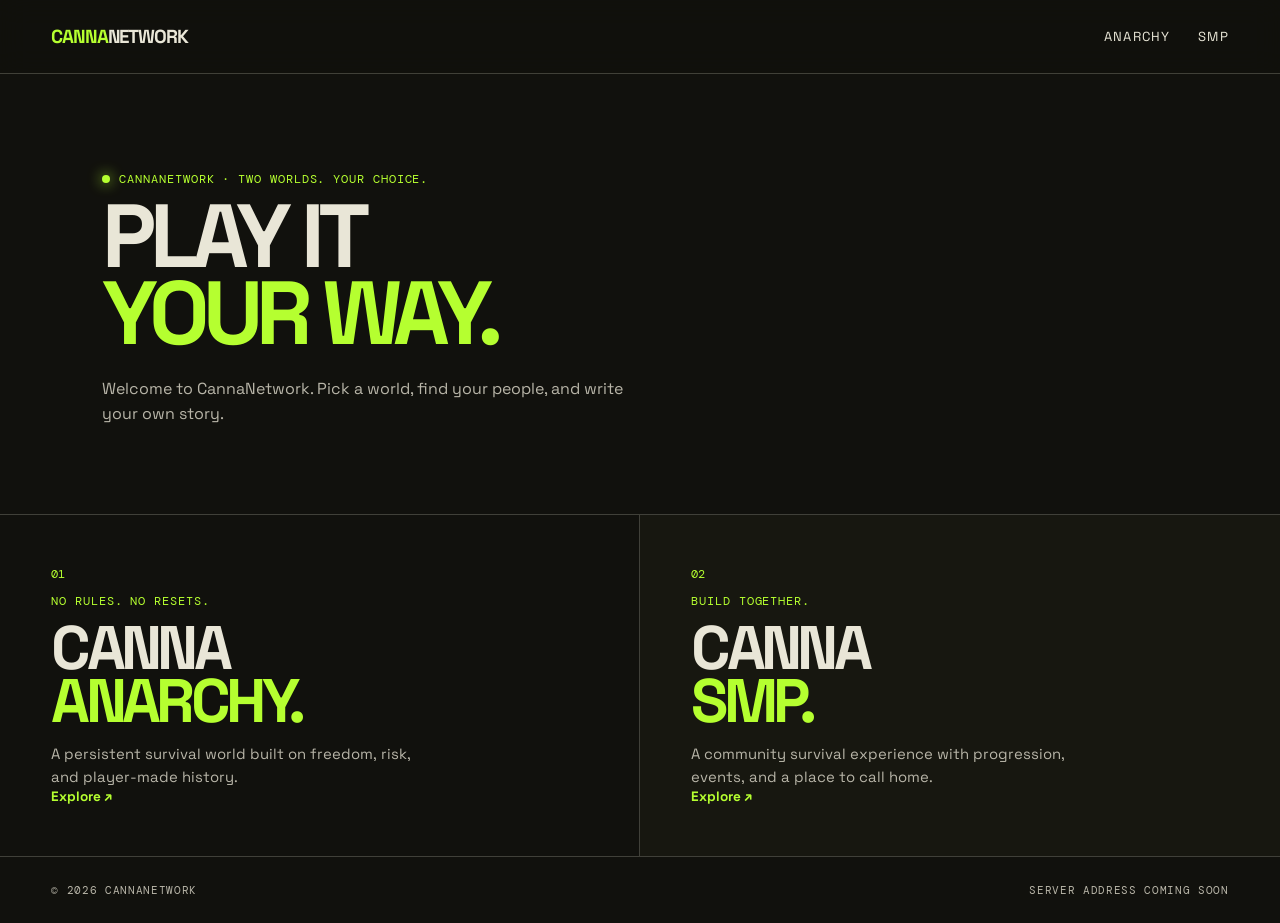
==== index.html @ 90092155 "Brand network homepage as CannaNetwork" ====
<!doctype html>
<html lang="en"><head><meta charset="UTF-8"><meta name="viewport" content="width=device-width, initial-scale=1.0"><meta name="description" content="CannaNetwork: CannaAnarchy and CannaSMP."><title>CannaNetwork</title><link rel="preconnect" href="https://fonts.googleapis.com"><link rel="preconnect" href="https://fonts.gstatic.com" crossorigin><link href="https://fonts.googleapis.com/css2?family=DM+Mono:wght@400;500&family=Space+Grotesk:wght@400;500;600;700&display=swap" rel="stylesheet"><link rel="stylesheet" href="styles.css?v=canna-network-3"></head>
<body><header class="site-header"><a class="wordmark" href="./"><span>CANNA</span>NETWORK</a><nav><a href="anarchy/">Anarchy</a><a href="smp/">SMP</a></nav></header><main><section class="hero network-hero"><p class="kicker"><i></i> CannaNetwork · Two worlds. Your choice.</p><h1>PLAY IT<br><em>YOUR WAY.</em></h1><p class="hero-copy">Welcome to CannaNetwork. Pick a world, find your people, and write your own story.</p></section><section class="network-choice" aria-label="Choose a server"><a class="server-choice anarchy-choice" href="anarchy/"><span class="choice-number">01</span><div><p class="section-label">No rules. No resets.</p><h2>CANNA<br><em>ANARCHY.</em></h2><p>A persistent survival world built on freedom, risk, and player-made history.</p></div><b>Explore ↗</b></a><a class="server-choice smp-choice" href="smp/"><span class="choice-number">02</span><div><p class="section-label">Build together.</p><h2>CANNA<br><em>SMP.</em></h2><p>A community survival experience with progression, events, and a place to call home.</p></div><b>Explore ↗</b></a></section></main><footer><span>© 2026 CannaNetwork</span><span>Server address coming soon</span></footer></body></html>
---- styles.css ----
:root{--ink:#11110d;--paper:#e9e6d7;--acid:#b5ff30;--muted:#b8b5a8;--line:rgba(233,230,215,.22)}*{box-sizing:border-box}html{scroll-behavior:smooth}body{margin:0;background:var(--ink);color:var(--paper);font-family:"Space Grotesk",Arial,sans-serif}a{color:inherit;text-decoration:none}button{font:inherit}.site-header{height:74px;display:flex;align-items:center;justify-content:space-between;padding:0 clamp(20px,4vw,68px);border-bottom:1px solid var(--line);position:sticky;top:0;z-index:2;background:rgba(17,17,13,.92);backdrop-filter:blur(14px)}.wordmark{font-size:1.18rem;font-weight:700;letter-spacing:-.06em}.wordmark span{color:var(--acid)}nav{display:flex;gap:28px;font-size:.82rem;text-transform:uppercase;letter-spacing:.09em}nav a:hover{color:var(--acid)}.header-copy{display:flex;gap:14px;align-items:center;color:var(--ink);border:0;padding:10px 13px 10px 16px;background:var(--acid);cursor:pointer;font-weight:700}.header-copy b{font-size:1.2rem}.hero{min-height:calc(100vh - 74px);position:relative;overflow:hidden;padding:clamp(72px,11vw,160px) clamp(20px,10vw,160px) 44px}.grid-glow{position:absolute;inset:-20% -5% auto auto;width:min(65vw,850px);aspect-ratio:1;background:radial-gradient(circle,rgba(181,255,48,.3),rgba(181,255,48,0) 65%);pointer-events:none}.kicker,.section-label{display:flex;align-items:center;gap:9px;color:var(--acid);font-family:"DM Mono",monospace;font-size:.72rem;letter-spacing:.08em;text-transform:uppercase}.kicker i{width:8px;height:8px;border-radius:100%;background:var(--acid);box-shadow:0 0 14px var(--acid)}h1,h2{margin:0;letter-spacing:-.075em;line-height:.82;font-weight:700}h1{position:relative;max-width:1000px;font-size:clamp(4.25rem,11.5vw,11.6rem)}h1 em,h2 em{font-style:normal;color:var(--acid)}.hero-copy{position:relative;max-width:530px;margin:42px 0 0;color:var(--muted);font-size:clamp(1rem,1.6vw,1.24rem);line-height:1.55}.hero-actions{display:flex;align-items:center;flex-wrap:wrap;gap:20px;margin-top:35px}.ip-card,.join-button{border:1px solid var(--acid);background:var(--acid);color:var(--ink);text-align:left;cursor:pointer}.ip-card{padding:15px 18px;min-width:270px}.ip-card span,.join-button span,.play-grid span{display:block;font-family:"DM Mono",monospace;font-size:.65rem;letter-spacing:.07em;text-transform:uppercase;opacity:.75}.ip-card strong,.join-button strong{display:block;margin:5px 0;font-size:1.02rem}.ip-card small,.join-button small{font-size:.72rem}.ghost-button{font-size:.82rem;font-weight:600}.ghost-button span{color:var(--acid);font-size:1.15rem;margin-left:6px}.hero-meta{display:flex;gap:clamp(18px,5vw,70px);position:absolute;bottom:40px;left:clamp(20px,10vw,160px);color:var(--muted);font-size:.74rem}.hero-meta b{color:var(--acid);margin-right:7px}.statement,.rules{display:grid;grid-template-columns:.9fr 1.1fr;gap:40px;padding:clamp(80px,13vw,175px) clamp(20px,10vw,160px);border-top:1px solid var(--line)}h2{font-size:clamp(3.2rem,8vw,8.6rem)}.statement-copy{max-width:490px;align-self:end}.statement-copy p{margin:0 0 24px;color:var(--muted);font-size:1.08rem;line-height:1.6}.features{display:grid;grid-template-columns:repeat(4,1fr);border-top:1px solid var(--line);border-bottom:1px solid var(--line)}.features article{min-height:280px;padding:28px clamp(18px,3vw,42px);border-right:1px solid var(--line)}.features article:last-child{border:0}.features span{font-family:"DM Mono",monospace;color:var(--acid);font-size:.72rem}.features h3{margin:72px 0 8px;font-size:1.3rem;letter-spacing:-.04em}.features p{color:var(--muted);font-size:.92rem;line-height:1.5}.rules{background:#d8d4c3;color:var(--ink)}.rules .section-label{color:#395900}.rules ol{list-style:none;margin:0;padding:0;counter-reset:rules}.rules li{display:grid;grid-template-columns:62px 1fr;gap:14px;padding:20px 0;border-top:1px solid rgba(17,17,13,.22);font-size:clamp(1rem,1.8vw,1.35rem);line-height:1.35}.rules li b{font-family:"DM Mono",monospace;color:#527811;font-size:.75rem}.play{padding:clamp(92px,14vw,190px) clamp(20px,10vw,160px)}.play h2{margin-top:18px}.play-grid{display:grid;grid-template-columns:repeat(3,1fr);max-width:800px;margin:52px 0 24px;border:1px solid var(--line)}.play-grid div{padding:22px;border-right:1px solid var(--line)}.play-grid div:last-child{border:0}.play-grid strong{display:block;margin-top:9px;font-size:1.1rem}.join-button{display:block;width:min(100%,800px);padding:20px 24px}.join-button strong{font-size:clamp(1.25rem,3vw,2.2rem)}footer{display:flex;justify-content:space-between;padding:26px clamp(20px,4vw,68px);border-top:1px solid var(--line);color:var(--muted);font-family:"DM Mono",monospace;font-size:.7rem;text-transform:uppercase;letter-spacing:.06em}footer a{color:var(--acid)}@media(max-width:760px){.site-header{height:auto;padding:17px 20px}.site-header nav{display:none}.header-copy span{display:none}.hero{min-height:680px;padding:88px 24px 40px}.hero-meta{left:24px;gap:12px;flex-direction:column;bottom:28px}.statement,.rules{grid-template-columns:1fr;padding:78px 24px}.features{grid-template-columns:1fr 1fr}.features article{min-height:220px;border-bottom:1px solid var(--line)}.features article:nth-child(2){border-right:0}.features h3{margin-top:48px}.play{padding:92px 24px}.play-grid{grid-template-columns:1fr}.play-grid div{border-right:0;border-bottom:1px solid var(--line)}.play-grid div:last-child{border:0}}@media(max-width:430px){.features{grid-template-columns:1fr}.features article{border-right:0}.hero-actions{align-items:stretch}.ip-card{width:100%}}
.network-hero{min-height:440px;padding:86px clamp(28px,8vw,120px) 66px}.network-hero h1{max-width:720px;font-size:clamp(3.5rem,7vw,6.4rem);line-height:.86}.network-hero .hero-copy{margin-top:25px;font-size:1rem}.network-choice{display:grid;grid-template-columns:1fr 1fr;border-top:1px solid var(--line)}.server-choice{position:relative;min-height:340px;padding:clamp(28px,4vw,58px);display:flex;flex-direction:column;justify-content:space-between;border-right:1px solid var(--line);transition:background .2s ease}.server-choice:last-child{border:0}.server-choice:hover{background:#1a1c13}.server-choice h2{margin-top:13px;font-size:clamp(2.4rem,4.8vw,4.75rem);line-height:.87}.server-choice p:not(.section-label){max-width:390px;margin:13px 0 0;font-size:.93rem;color:var(--muted);line-height:1.55}.choice-number{font-family:"DM Mono",monospace;color:var(--acid);font-size:.75rem}.server-choice b{font-size:.85rem;color:var(--acid)}.smp-choice{background:#171710}.smp-choice:hover{background:#23231a}.address-pending{width:min(100%,480px);margin-top:36px;padding:17px 19px;border:1px solid var(--line);color:var(--muted)}.address-pending span{display:block;color:var(--acid);font-family:"DM Mono",monospace;font-size:.65rem;text-transform:uppercase;letter-spacing:.08em}.address-pending strong{display:block;margin-top:7px;font-size:.98rem;color:var(--paper)}.smp-hero{background:radial-gradient(circle at 85% 20%,rgba(181,255,48,.16),transparent 38%)}@media(max-width:760px){.network-choice{grid-template-columns:1fr}.server-choice{min-height:300px;border-right:0;border-bottom:1px solid var(--line)}.network-choice .server-choice:last-child{border-bottom:0}.network-hero{min-height:420px;padding:72px 24px 50px}.network-hero h1{font-size:clamp(3.2rem,14vw,4.7rem)}}
.hero:not(.network-hero){min-height:490px;padding:82px clamp(28px,8vw,120px) 62px}.hero:not(.network-hero) h1{max-width:760px;font-size:clamp(3.6rem,7.4vw,6.7rem);line-height:.86}.hero:not(.network-hero) .hero-copy{margin-top:26px;font-size:1rem}.hero:not(.network-hero) .hero-meta{bottom:34px;left:clamp(28px,8vw,120px)}.statement,.rules{padding:clamp(62px,9vw,112px) clamp(28px,8vw,120px)}.statement h2,.rules h2{font-size:clamp(2.7rem,5.8vw,5.7rem)}.features article{min-height:220px;padding:25px clamp(18px,3vw,35px)}.features h3{margin-top:48px}@media(max-width:760px){.hero:not(.network-hero){min-height:470px;padding:72px 24px 48px}.hero:not(.network-hero) h1{font-size:clamp(3rem,13vw,4.6rem)}.hero:not(.network-hero) .hero-meta{left:24px}.statement,.rules{padding:64px 24px}.statement h2,.rules h2{font-size:clamp(2.6rem,12vw,4.2rem)}}
.hero:not(.network-hero){min-height:400px;padding:66px clamp(28px,7vw,100px) 50px}.hero:not(.network-hero) h1{max-width:640px;font-size:clamp(3rem,5.7vw,5rem)}.hero:not(.network-hero) .hero-copy{max-width:500px;margin-top:19px;font-size:.96rem}.hero:not(.network-hero) .hero-meta{bottom:25px;left:clamp(28px,7vw,100px)}.statement,.rules{padding:clamp(52px,7vw,82px) clamp(28px,7vw,100px)}.statement h2,.rules h2{font-size:clamp(2.5rem,4.8vw,4.5rem)}.features article{min-height:180px;padding:22px clamp(18px,2.6vw,30px)}.features h3{margin-top:32px}@media(max-width:760px){.hero:not(.network-hero){min-height:410px;padding:62px 24px 42px}.hero:not(.network-hero) h1{font-size:clamp(2.7rem,11.5vw,4rem)}.hero:not(.network-hero) .hero-meta{left:24px}.statement,.rules{padding:54px 24px}.statement h2,.rules h2{font-size:clamp(2.35rem,10vw,3.65rem)}}
.anarchy-status{display:grid;grid-template-columns:.9fr 1.1fr;gap:48px;padding:62px clamp(28px,7vw,100px);border-top:1px solid var(--line);background:#10130d}.anarchy-status h2{margin-top:12px;font-size:clamp(2.5rem,4.8vw,4.5rem)}.status-update{margin:20px 0 0;color:var(--muted);font-family:"DM Mono",monospace;font-size:.72rem}.status-panel{border:1px solid rgba(181,255,48,.42);align-self:center}.status-top{display:flex;justify-content:space-between;align-items:center;padding:18px 20px;border-bottom:1px solid var(--line);font-family:"DM Mono",monospace;font-size:.7rem;text-transform:uppercase;letter-spacing:.08em}.status-top strong{color:var(--acid);font-family:"Space Grotesk",Arial,sans-serif;font-size:1.15rem;letter-spacing:0;text-transform:none}.status-metrics{display:grid;grid-template-columns:1fr 1fr}.status-metrics div{padding:17px 20px;border-right:1px solid var(--line);border-bottom:1px solid var(--line)}.status-metrics div:nth-child(2n){border-right:0}.status-metrics span{display:block;color:var(--muted);font-family:"DM Mono",monospace;font-size:.64rem;text-transform:uppercase}.status-metrics b{display:block;margin-top:6px;font-size:1.28rem}.status-link{display:flex;justify-content:space-between;padding:15px 20px;color:var(--acid);font-size:.82rem;font-weight:700}.status-link span{font-size:1rem}@media(max-width:760px){.anarchy-status{grid-template-columns:1fr;gap:28px;padding:54px 24px}.anarchy-status h2{font-size:clamp(2.35rem,10vw,3.65rem)}}
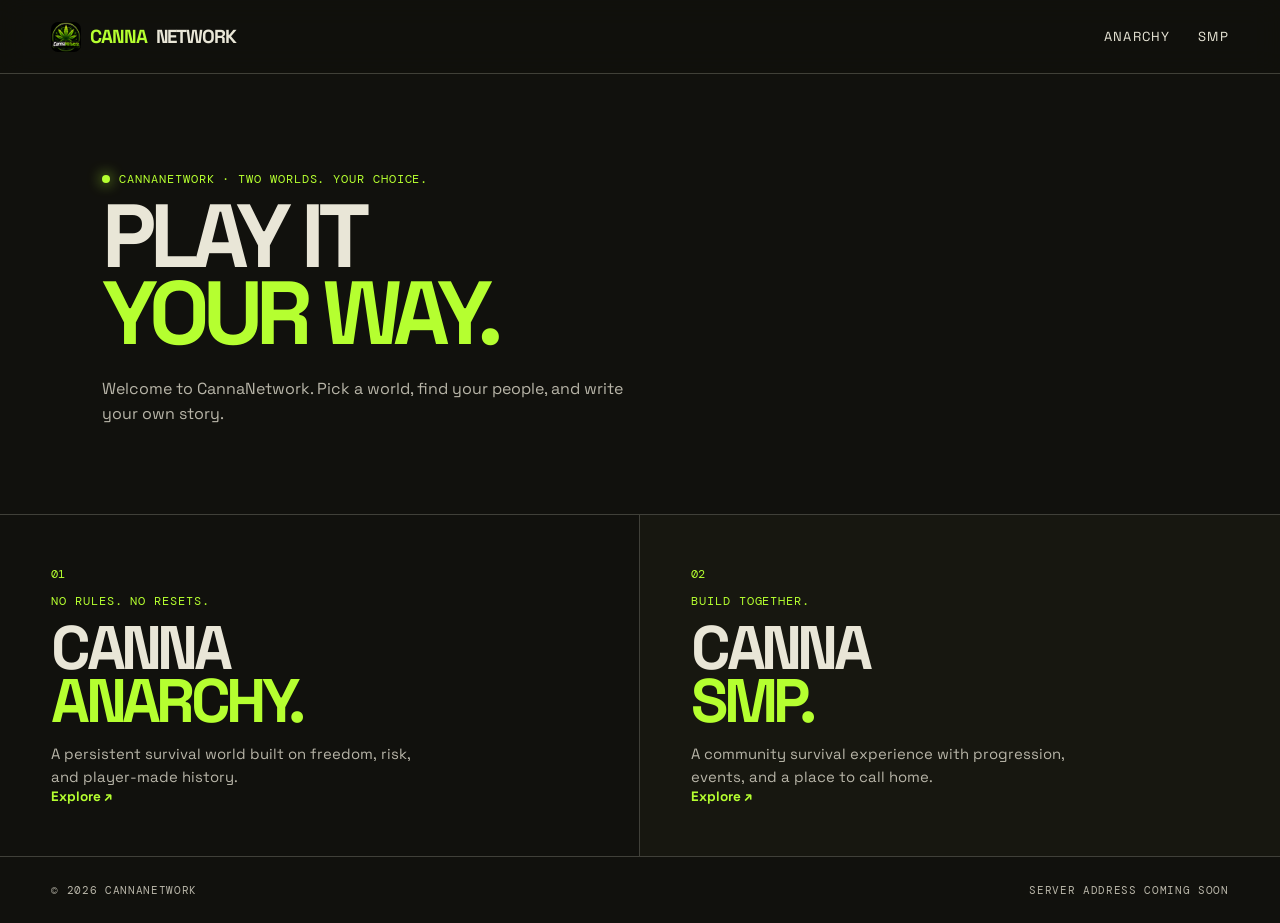
==== commit 9c71e76c: "Add CannaNetwork logo and favicon" ====
--- a/index.html
+++ b/index.html
@@ -1,3 +1,3 @@
 <!doctype html>
-<html lang="en"><head><meta charset="UTF-8"><meta name="viewport" content="width=device-width, initial-scale=1.0"><meta name="description" content="CannaNetwork: CannaAnarchy and CannaSMP."><title>CannaNetwork</title><link rel="preconnect" href="https://fonts.googleapis.com"><link rel="preconnect" href="https://fonts.gstatic.com" crossorigin><link href="https://fonts.googleapis.com/css2?family=DM+Mono:wght@400;500&family=Space+Grotesk:wght@400;500;600;700&display=swap" rel="stylesheet"><link rel="stylesheet" href="styles.css?v=canna-network-3"></head>
-<body><header class="site-header"><a class="wordmark" href="./"><span>CANNA</span>NETWORK</a><nav><a href="anarchy/">Anarchy</a><a href="smp/">SMP</a></nav></header><main><section class="hero network-hero"><p class="kicker"><i></i> CannaNetwork · Two worlds. Your choice.</p><h1>PLAY IT<br><em>YOUR WAY.</em></h1><p class="hero-copy">Welcome to CannaNetwork. Pick a world, find your people, and write your own story.</p></section><section class="network-choice" aria-label="Choose a server"><a class="server-choice anarchy-choice" href="anarchy/"><span class="choice-number">01</span><div><p class="section-label">No rules. No resets.</p><h2>CANNA<br><em>ANARCHY.</em></h2><p>A persistent survival world built on freedom, risk, and player-made history.</p></div><b>Explore ↗</b></a><a class="server-choice smp-choice" href="smp/"><span class="choice-number">02</span><div><p class="section-label">Build together.</p><h2>CANNA<br><em>SMP.</em></h2><p>A community survival experience with progression, events, and a place to call home.</p></div><b>Explore ↗</b></a></section></main><footer><span>© 2026 CannaNetwork</span><span>Server address coming soon</span></footer></body></html>
+<html lang="en"><head><meta charset="UTF-8"><meta name="viewport" content="width=device-width, initial-scale=1.0"><meta name="description" content="CannaNetwork: CannaAnarchy and CannaSMP."><title>CannaNetwork</title><link rel="icon" type="image/png" href="assets/cannanetwork-logo.png"><link rel="preconnect" href="https://fonts.googleapis.com"><link rel="preconnect" href="https://fonts.gstatic.com" crossorigin><link href="https://fonts.googleapis.com/css2?family=DM+Mono:wght@400;500&family=Space+Grotesk:wght@400;500;600;700&display=swap" rel="stylesheet"><link rel="stylesheet" href="styles.css?v=canna-network-3"></head>
+<body><header class="site-header"><a class="wordmark" href="./"><img src="assets/cannanetwork-logo.png" alt="" aria-hidden="true"><span>CANNA</span>NETWORK</a><nav><a href="anarchy/">Anarchy</a><a href="smp/">SMP</a></nav></header><main><section class="hero network-hero"><p class="kicker"><i></i> CannaNetwork · Two worlds. Your choice.</p><h1>PLAY IT<br><em>YOUR WAY.</em></h1><p class="hero-copy">Welcome to CannaNetwork. Pick a world, find your people, and write your own story.</p></section><section class="network-choice" aria-label="Choose a server"><a class="server-choice anarchy-choice" href="anarchy/"><span class="choice-number">01</span><div><p class="section-label">No rules. No resets.</p><h2>CANNA<br><em>ANARCHY.</em></h2><p>A persistent survival world built on freedom, risk, and player-made history.</p></div><b>Explore ↗</b></a><a class="server-choice smp-choice" href="smp/"><span class="choice-number">02</span><div><p class="section-label">Build together.</p><h2>CANNA<br><em>SMP.</em></h2><p>A community survival experience with progression, events, and a place to call home.</p></div><b>Explore ↗</b></a></section></main><footer><span>© 2026 CannaNetwork</span><span>Server address coming soon</span></footer></body></html>
--- a/styles.css
+++ b/styles.css
@@ -1,4 +1,4 @@
-:root{--ink:#11110d;--paper:#e9e6d7;--acid:#b5ff30;--muted:#b8b5a8;--line:rgba(233,230,215,.22)}*{box-sizing:border-box}html{scroll-behavior:smooth}body{margin:0;background:var(--ink);color:var(--paper);font-family:"Space Grotesk",Arial,sans-serif}a{color:inherit;text-decoration:none}button{font:inherit}.site-header{height:74px;display:flex;align-items:center;justify-content:space-between;padding:0 clamp(20px,4vw,68px);border-bottom:1px solid var(--line);position:sticky;top:0;z-index:2;background:rgba(17,17,13,.92);backdrop-filter:blur(14px)}.wordmark{font-size:1.18rem;font-weight:700;letter-spacing:-.06em}.wordmark span{color:var(--acid)}nav{display:flex;gap:28px;font-size:.82rem;text-transform:uppercase;letter-spacing:.09em}nav a:hover{color:var(--acid)}.header-copy{display:flex;gap:14px;align-items:center;color:var(--ink);border:0;padding:10px 13px 10px 16px;background:var(--acid);cursor:pointer;font-weight:700}.header-copy b{font-size:1.2rem}.hero{min-height:calc(100vh - 74px);position:relative;overflow:hidden;padding:clamp(72px,11vw,160px) clamp(20px,10vw,160px) 44px}.grid-glow{position:absolute;inset:-20% -5% auto auto;width:min(65vw,850px);aspect-ratio:1;background:radial-gradient(circle,rgba(181,255,48,.3),rgba(181,255,48,0) 65%);pointer-events:none}.kicker,.section-label{display:flex;align-items:center;gap:9px;color:var(--acid);font-family:"DM Mono",monospace;font-size:.72rem;letter-spacing:.08em;text-transform:uppercase}.kicker i{width:8px;height:8px;border-radius:100%;background:var(--acid);box-shadow:0 0 14px var(--acid)}h1,h2{margin:0;letter-spacing:-.075em;line-height:.82;font-weight:700}h1{position:relative;max-width:1000px;font-size:clamp(4.25rem,11.5vw,11.6rem)}h1 em,h2 em{font-style:normal;color:var(--acid)}.hero-copy{position:relative;max-width:530px;margin:42px 0 0;color:var(--muted);font-size:clamp(1rem,1.6vw,1.24rem);line-height:1.55}.hero-actions{display:flex;align-items:center;flex-wrap:wrap;gap:20px;margin-top:35px}.ip-card,.join-button{border:1px solid var(--acid);background:var(--acid);color:var(--ink);text-align:left;cursor:pointer}.ip-card{padding:15px 18px;min-width:270px}.ip-card span,.join-button span,.play-grid span{display:block;font-family:"DM Mono",monospace;font-size:.65rem;letter-spacing:.07em;text-transform:uppercase;opacity:.75}.ip-card strong,.join-button strong{display:block;margin:5px 0;font-size:1.02rem}.ip-card small,.join-button small{font-size:.72rem}.ghost-button{font-size:.82rem;font-weight:600}.ghost-button span{color:var(--acid);font-size:1.15rem;margin-left:6px}.hero-meta{display:flex;gap:clamp(18px,5vw,70px);position:absolute;bottom:40px;left:clamp(20px,10vw,160px);color:var(--muted);font-size:.74rem}.hero-meta b{color:var(--acid);margin-right:7px}.statement,.rules{display:grid;grid-template-columns:.9fr 1.1fr;gap:40px;padding:clamp(80px,13vw,175px) clamp(20px,10vw,160px);border-top:1px solid var(--line)}h2{font-size:clamp(3.2rem,8vw,8.6rem)}.statement-copy{max-width:490px;align-self:end}.statement-copy p{margin:0 0 24px;color:var(--muted);font-size:1.08rem;line-height:1.6}.features{display:grid;grid-template-columns:repeat(4,1fr);border-top:1px solid var(--line);border-bottom:1px solid var(--line)}.features article{min-height:280px;padding:28px clamp(18px,3vw,42px);border-right:1px solid var(--line)}.features article:last-child{border:0}.features span{font-family:"DM Mono",monospace;color:var(--acid);font-size:.72rem}.features h3{margin:72px 0 8px;font-size:1.3rem;letter-spacing:-.04em}.features p{color:var(--muted);font-size:.92rem;line-height:1.5}.rules{background:#d8d4c3;color:var(--ink)}.rules .section-label{color:#395900}.rules ol{list-style:none;margin:0;padding:0;counter-reset:rules}.rules li{display:grid;grid-template-columns:62px 1fr;gap:14px;padding:20px 0;border-top:1px solid rgba(17,17,13,.22);font-size:clamp(1rem,1.8vw,1.35rem);line-height:1.35}.rules li b{font-family:"DM Mono",monospace;color:#527811;font-size:.75rem}.play{padding:clamp(92px,14vw,190px) clamp(20px,10vw,160px)}.play h2{margin-top:18px}.play-grid{display:grid;grid-template-columns:repeat(3,1fr);max-width:800px;margin:52px 0 24px;border:1px solid var(--line)}.play-grid div{padding:22px;border-right:1px solid var(--line)}.play-grid div:last-child{border:0}.play-grid strong{display:block;margin-top:9px;font-size:1.1rem}.join-button{display:block;width:min(100%,800px);padding:20px 24px}.join-button strong{font-size:clamp(1.25rem,3vw,2.2rem)}footer{display:flex;justify-content:space-between;padding:26px clamp(20px,4vw,68px);border-top:1px solid var(--line);color:var(--muted);font-family:"DM Mono",monospace;font-size:.7rem;text-transform:uppercase;letter-spacing:.06em}footer a{color:var(--acid)}@media(max-width:760px){.site-header{height:auto;padding:17px 20px}.site-header nav{display:none}.header-copy span{display:none}.hero{min-height:680px;padding:88px 24px 40px}.hero-meta{left:24px;gap:12px;flex-direction:column;bottom:28px}.statement,.rules{grid-template-columns:1fr;padding:78px 24px}.features{grid-template-columns:1fr 1fr}.features article{min-height:220px;border-bottom:1px solid var(--line)}.features article:nth-child(2){border-right:0}.features h3{margin-top:48px}.play{padding:92px 24px}.play-grid{grid-template-columns:1fr}.play-grid div{border-right:0;border-bottom:1px solid var(--line)}.play-grid div:last-child{border:0}}@media(max-width:430px){.features{grid-template-columns:1fr}.features article{border-right:0}.hero-actions{align-items:stretch}.ip-card{width:100%}}
+:root{--ink:#11110d;--paper:#e9e6d7;--acid:#b5ff30;--muted:#b8b5a8;--line:rgba(233,230,215,.22)}*{box-sizing:border-box}html{scroll-behavior:smooth}body{margin:0;background:var(--ink);color:var(--paper);font-family:"Space Grotesk",Arial,sans-serif}a{color:inherit;text-decoration:none}button{font:inherit}.site-header{height:74px;display:flex;align-items:center;justify-content:space-between;padding:0 clamp(20px,4vw,68px);border-bottom:1px solid var(--line);position:sticky;top:0;z-index:2;background:rgba(17,17,13,.92);backdrop-filter:blur(14px)}.wordmark{display:flex;align-items:center;gap:9px;font-size:1.18rem;font-weight:700;letter-spacing:-.06em}.wordmark img{width:30px;height:30px;object-fit:contain;border-radius:7px}.wordmark span{color:var(--acid)}nav{display:flex;gap:28px;font-size:.82rem;text-transform:uppercase;letter-spacing:.09em}nav a:hover{color:var(--acid)}.header-copy{display:flex;gap:14px;align-items:center;color:var(--ink);border:0;padding:10px 13px 10px 16px;background:var(--acid);cursor:pointer;font-weight:700}.header-copy b{font-size:1.2rem}.hero{min-height:calc(100vh - 74px);position:relative;overflow:hidden;padding:clamp(72px,11vw,160px) clamp(20px,10vw,160px) 44px}.grid-glow{position:absolute;inset:-20% -5% auto auto;width:min(65vw,850px);aspect-ratio:1;background:radial-gradient(circle,rgba(181,255,48,.3),rgba(181,255,48,0) 65%);pointer-events:none}.kicker,.section-label{display:flex;align-items:center;gap:9px;color:var(--acid);font-family:"DM Mono",monospace;font-size:.72rem;letter-spacing:.08em;text-transform:uppercase}.kicker i{width:8px;height:8px;border-radius:100%;background:var(--acid);box-shadow:0 0 14px var(--acid)}h1,h2{margin:0;letter-spacing:-.075em;line-height:.82;font-weight:700}h1{position:relative;max-width:1000px;font-size:clamp(4.25rem,11.5vw,11.6rem)}h1 em,h2 em{font-style:normal;color:var(--acid)}.hero-copy{position:relative;max-width:530px;margin:42px 0 0;color:var(--muted);font-size:clamp(1rem,1.6vw,1.24rem);line-height:1.55}.hero-actions{display:flex;align-items:center;flex-wrap:wrap;gap:20px;margin-top:35px}.ip-card,.join-button{border:1px solid var(--acid);background:var(--acid);color:var(--ink);text-align:left;cursor:pointer}.ip-card{padding:15px 18px;min-width:270px}.ip-card span,.join-button span,.play-grid span{display:block;font-family:"DM Mono",monospace;font-size:.65rem;letter-spacing:.07em;text-transform:uppercase;opacity:.75}.ip-card strong,.join-button strong{display:block;margin:5px 0;font-size:1.02rem}.ip-card small,.join-button small{font-size:.72rem}.ghost-button{font-size:.82rem;font-weight:600}.ghost-button span{color:var(--acid);font-size:1.15rem;margin-left:6px}.hero-meta{display:flex;gap:clamp(18px,5vw,70px);position:absolute;bottom:40px;left:clamp(20px,10vw,160px);color:var(--muted);font-size:.74rem}.hero-meta b{color:var(--acid);margin-right:7px}.statement,.rules{display:grid;grid-template-columns:.9fr 1.1fr;gap:40px;padding:clamp(80px,13vw,175px) clamp(20px,10vw,160px);border-top:1px solid var(--line)}h2{font-size:clamp(3.2rem,8vw,8.6rem)}.statement-copy{max-width:490px;align-self:end}.statement-copy p{margin:0 0 24px;color:var(--muted);font-size:1.08rem;line-height:1.6}.features{display:grid;grid-template-columns:repeat(4,1fr);border-top:1px solid var(--line);border-bottom:1px solid var(--line)}.features article{min-height:280px;padding:28px clamp(18px,3vw,42px);border-right:1px solid var(--line)}.features article:last-child{border:0}.features span{font-family:"DM Mono",monospace;color:var(--acid);font-size:.72rem}.features h3{margin:72px 0 8px;font-size:1.3rem;letter-spacing:-.04em}.features p{color:var(--muted);font-size:.92rem;line-height:1.5}.rules{background:#d8d4c3;color:var(--ink)}.rules .section-label{color:#395900}.rules ol{list-style:none;margin:0;padding:0;counter-reset:rules}.rules li{display:grid;grid-template-columns:62px 1fr;gap:14px;padding:20px 0;border-top:1px solid rgba(17,17,13,.22);font-size:clamp(1rem,1.8vw,1.35rem);line-height:1.35}.rules li b{font-family:"DM Mono",monospace;color:#527811;font-size:.75rem}.play{padding:clamp(92px,14vw,190px) clamp(20px,10vw,160px)}.play h2{margin-top:18px}.play-grid{display:grid;grid-template-columns:repeat(3,1fr);max-width:800px;margin:52px 0 24px;border:1px solid var(--line)}.play-grid div{padding:22px;border-right:1px solid var(--line)}.play-grid div:last-child{border:0}.play-grid strong{display:block;margin-top:9px;font-size:1.1rem}.join-button{display:block;width:min(100%,800px);padding:20px 24px}.join-button strong{font-size:clamp(1.25rem,3vw,2.2rem)}footer{display:flex;justify-content:space-between;padding:26px clamp(20px,4vw,68px);border-top:1px solid var(--line);color:var(--muted);font-family:"DM Mono",monospace;font-size:.7rem;text-transform:uppercase;letter-spacing:.06em}footer a{color:var(--acid)}@media(max-width:760px){.site-header{height:auto;padding:17px 20px}.site-header nav{display:none}.header-copy span{display:none}.hero{min-height:680px;padding:88px 24px 40px}.hero-meta{left:24px;gap:12px;flex-direction:column;bottom:28px}.statement,.rules{grid-template-columns:1fr;padding:78px 24px}.features{grid-template-columns:1fr 1fr}.features article{min-height:220px;border-bottom:1px solid var(--line)}.features article:nth-child(2){border-right:0}.features h3{margin-top:48px}.play{padding:92px 24px}.play-grid{grid-template-columns:1fr}.play-grid div{border-right:0;border-bottom:1px solid var(--line)}.play-grid div:last-child{border:0}}@media(max-width:430px){.features{grid-template-columns:1fr}.features article{border-right:0}.hero-actions{align-items:stretch}.ip-card{width:100%}}
 .network-hero{min-height:440px;padding:86px clamp(28px,8vw,120px) 66px}.network-hero h1{max-width:720px;font-size:clamp(3.5rem,7vw,6.4rem);line-height:.86}.network-hero .hero-copy{margin-top:25px;font-size:1rem}.network-choice{display:grid;grid-template-columns:1fr 1fr;border-top:1px solid var(--line)}.server-choice{position:relative;min-height:340px;padding:clamp(28px,4vw,58px);display:flex;flex-direction:column;justify-content:space-between;border-right:1px solid var(--line);transition:background .2s ease}.server-choice:last-child{border:0}.server-choice:hover{background:#1a1c13}.server-choice h2{margin-top:13px;font-size:clamp(2.4rem,4.8vw,4.75rem);line-height:.87}.server-choice p:not(.section-label){max-width:390px;margin:13px 0 0;font-size:.93rem;color:var(--muted);line-height:1.55}.choice-number{font-family:"DM Mono",monospace;color:var(--acid);font-size:.75rem}.server-choice b{font-size:.85rem;color:var(--acid)}.smp-choice{background:#171710}.smp-choice:hover{background:#23231a}.address-pending{width:min(100%,480px);margin-top:36px;padding:17px 19px;border:1px solid var(--line);color:var(--muted)}.address-pending span{display:block;color:var(--acid);font-family:"DM Mono",monospace;font-size:.65rem;text-transform:uppercase;letter-spacing:.08em}.address-pending strong{display:block;margin-top:7px;font-size:.98rem;color:var(--paper)}.smp-hero{background:radial-gradient(circle at 85% 20%,rgba(181,255,48,.16),transparent 38%)}@media(max-width:760px){.network-choice{grid-template-columns:1fr}.server-choice{min-height:300px;border-right:0;border-bottom:1px solid var(--line)}.network-choice .server-choice:last-child{border-bottom:0}.network-hero{min-height:420px;padding:72px 24px 50px}.network-hero h1{font-size:clamp(3.2rem,14vw,4.7rem)}}
 .hero:not(.network-hero){min-height:490px;padding:82px clamp(28px,8vw,120px) 62px}.hero:not(.network-hero) h1{max-width:760px;font-size:clamp(3.6rem,7.4vw,6.7rem);line-height:.86}.hero:not(.network-hero) .hero-copy{margin-top:26px;font-size:1rem}.hero:not(.network-hero) .hero-meta{bottom:34px;left:clamp(28px,8vw,120px)}.statement,.rules{padding:clamp(62px,9vw,112px) clamp(28px,8vw,120px)}.statement h2,.rules h2{font-size:clamp(2.7rem,5.8vw,5.7rem)}.features article{min-height:220px;padding:25px clamp(18px,3vw,35px)}.features h3{margin-top:48px}@media(max-width:760px){.hero:not(.network-hero){min-height:470px;padding:72px 24px 48px}.hero:not(.network-hero) h1{font-size:clamp(3rem,13vw,4.6rem)}.hero:not(.network-hero) .hero-meta{left:24px}.statement,.rules{padding:64px 24px}.statement h2,.rules h2{font-size:clamp(2.6rem,12vw,4.2rem)}}
 .hero:not(.network-hero){min-height:400px;padding:66px clamp(28px,7vw,100px) 50px}.hero:not(.network-hero) h1{max-width:640px;font-size:clamp(3rem,5.7vw,5rem)}.hero:not(.network-hero) .hero-copy{max-width:500px;margin-top:19px;font-size:.96rem}.hero:not(.network-hero) .hero-meta{bottom:25px;left:clamp(28px,7vw,100px)}.statement,.rules{padding:clamp(52px,7vw,82px) clamp(28px,7vw,100px)}.statement h2,.rules h2{font-size:clamp(2.5rem,4.8vw,4.5rem)}.features article{min-height:180px;padding:22px clamp(18px,2.6vw,30px)}.features h3{margin-top:32px}@media(max-width:760px){.hero:not(.network-hero){min-height:410px;padding:62px 24px 42px}.hero:not(.network-hero) h1{font-size:clamp(2.7rem,11.5vw,4rem)}.hero:not(.network-hero) .hero-meta{left:24px}.statement,.rules{padding:54px 24px}.statement h2,.rules h2{font-size:clamp(2.35rem,10vw,3.65rem)}}
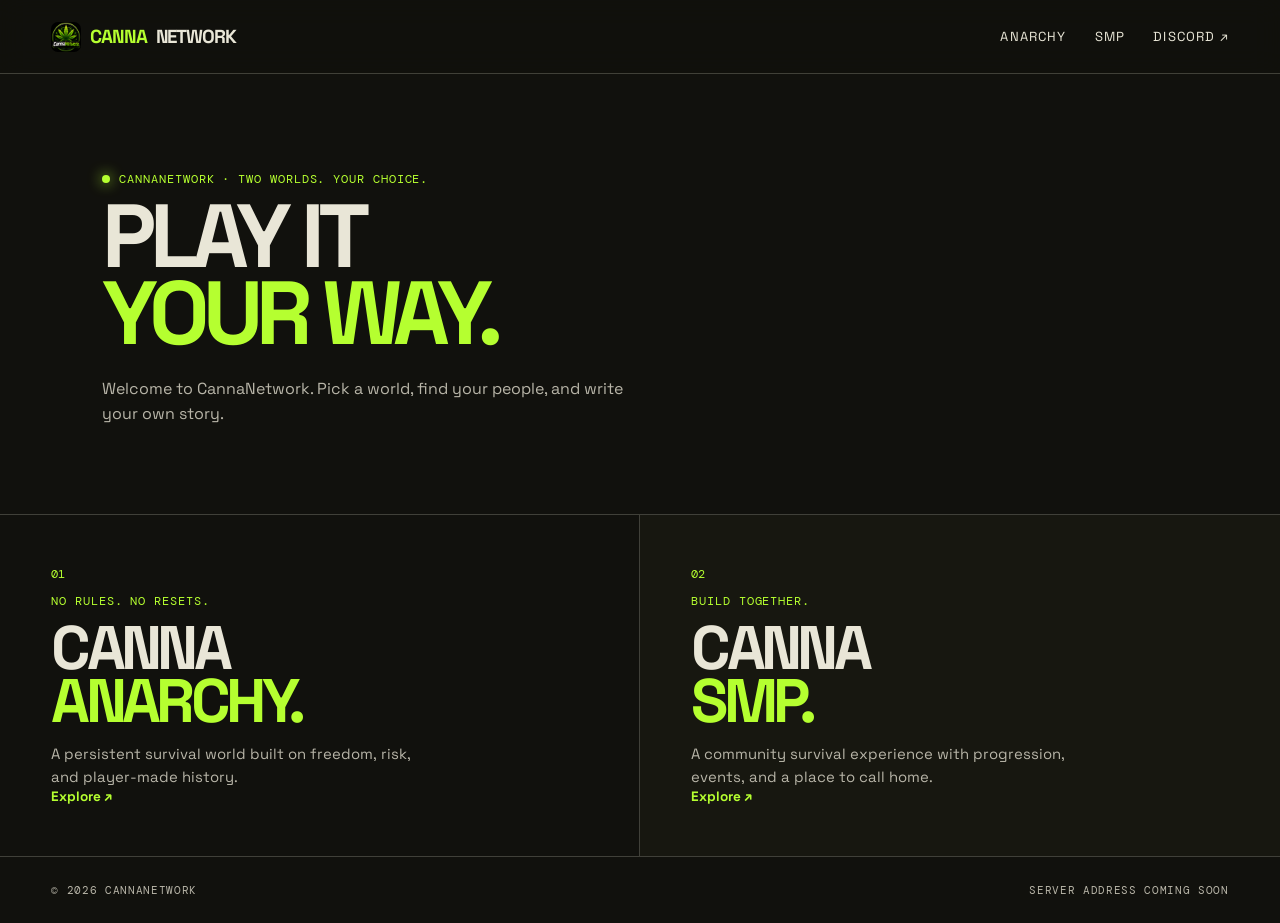
==== commit 4b0bca1f: "Update index.html" ====
--- a/index.html
+++ b/index.html
@@ -1,3 +1,37 @@
 <!doctype html>
-<html lang="en"><head><meta charset="UTF-8"><meta name="viewport" content="width=device-width, initial-scale=1.0"><meta name="description" content="CannaNetwork: CannaAnarchy and CannaSMP."><title>CannaNetwork</title><link rel="icon" type="image/png" href="assets/cannanetwork-logo.png"><link rel="preconnect" href="https://fonts.googleapis.com"><link rel="preconnect" href="https://fonts.gstatic.com" crossorigin><link href="https://fonts.googleapis.com/css2?family=DM+Mono:wght@400;500&family=Space+Grotesk:wght@400;500;600;700&display=swap" rel="stylesheet"><link rel="stylesheet" href="styles.css?v=canna-network-3"></head>
-<body><header class="site-header"><a class="wordmark" href="./"><img src="assets/cannanetwork-logo.png" alt="" aria-hidden="true"><span>CANNA</span>NETWORK</a><nav><a href="anarchy/">Anarchy</a><a href="smp/">SMP</a></nav></header><main><section class="hero network-hero"><p class="kicker"><i></i> CannaNetwork · Two worlds. Your choice.</p><h1>PLAY IT<br><em>YOUR WAY.</em></h1><p class="hero-copy">Welcome to CannaNetwork. Pick a world, find your people, and write your own story.</p></section><section class="network-choice" aria-label="Choose a server"><a class="server-choice anarchy-choice" href="anarchy/"><span class="choice-number">01</span><div><p class="section-label">No rules. No resets.</p><h2>CANNA<br><em>ANARCHY.</em></h2><p>A persistent survival world built on freedom, risk, and player-made history.</p></div><b>Explore ↗</b></a><a class="server-choice smp-choice" href="smp/"><span class="choice-number">02</span><div><p class="section-label">Build together.</p><h2>CANNA<br><em>SMP.</em></h2><p>A community survival experience with progression, events, and a place to call home.</p></div><b>Explore ↗</b></a></section></main><footer><span>© 2026 CannaNetwork</span><span>Server address coming soon</span></footer></body></html>
+<html lang="en">
+  <head>
+    <meta charset="UTF-8">
+    <meta name="viewport" content="width=device-width, initial-scale=1.0">
+    <meta name="description" content="CannaNetwork: CannaAnarchy and CannaSMP.">
+    <title>CannaNetwork</title>
+    <link rel="icon" type="image/png" href="assets/cannanetwork-logo.png">
+    <link rel="preconnect" href="https://fonts.googleapis.com">
+    <link rel="preconnect" href="https://fonts.gstatic.com" crossorigin>
+    <link href="https://fonts.googleapis.com/css2?family=DM+Mono:wght@400;500&family=Space+Grotesk:wght@400;500;600;700&display=swap" rel="stylesheet">
+    <link rel="stylesheet" href="styles.css?v=canna-network-3">
+    <link rel="stylesheet" href="discord-button.css">
+  </head>
+  <body>
+    <header class="site-header">
+      <a class="wordmark" href="./"><img src="assets/cannanetwork-logo.png" alt="" aria-hidden="true"><span>CANNA</span>NETWORK</a>
+      <nav>
+        <a href="anarchy/">Anarchy</a>
+        <a href="smp/">SMP</a>
+        <a class="discord-button" href="discord/">Discord &#8599;</a>
+      </nav>
+    </header>
+    <main>
+      <section class="hero network-hero">
+        <p class="kicker"><i></i> CannaNetwork &middot; Two worlds. Your choice.</p>
+        <h1>PLAY IT<br><em>YOUR WAY.</em></h1>
+        <p class="hero-copy">Welcome to CannaNetwork. Pick a world, find your people, and write your own story.</p>
+      </section>
+      <section class="network-choice" aria-label="Choose a server">
+        <a class="server-choice anarchy-choice" href="anarchy/"><span class="choice-number">01</span><div><p class="section-label">No rules. No resets.</p><h2>CANNA<br><em>ANARCHY.</em></h2><p>A persistent survival world built on freedom, risk, and player-made history.</p></div><b>Explore &#8599;</b></a>
+        <a class="server-choice smp-choice" href="smp/"><span class="choice-number">02</span><div><p class="section-label">Build together.</p><h2>CANNA<br><em>SMP.</em></h2><p>A community survival experience with progression, events, and a place to call home.</p></div><b>Explore &#8599;</b></a>
+      </section>
+    </main>
+    <footer><span>&copy; 2026 CannaNetwork</span><span>Server address coming soon</span></footer>
+  </body>
+</html>
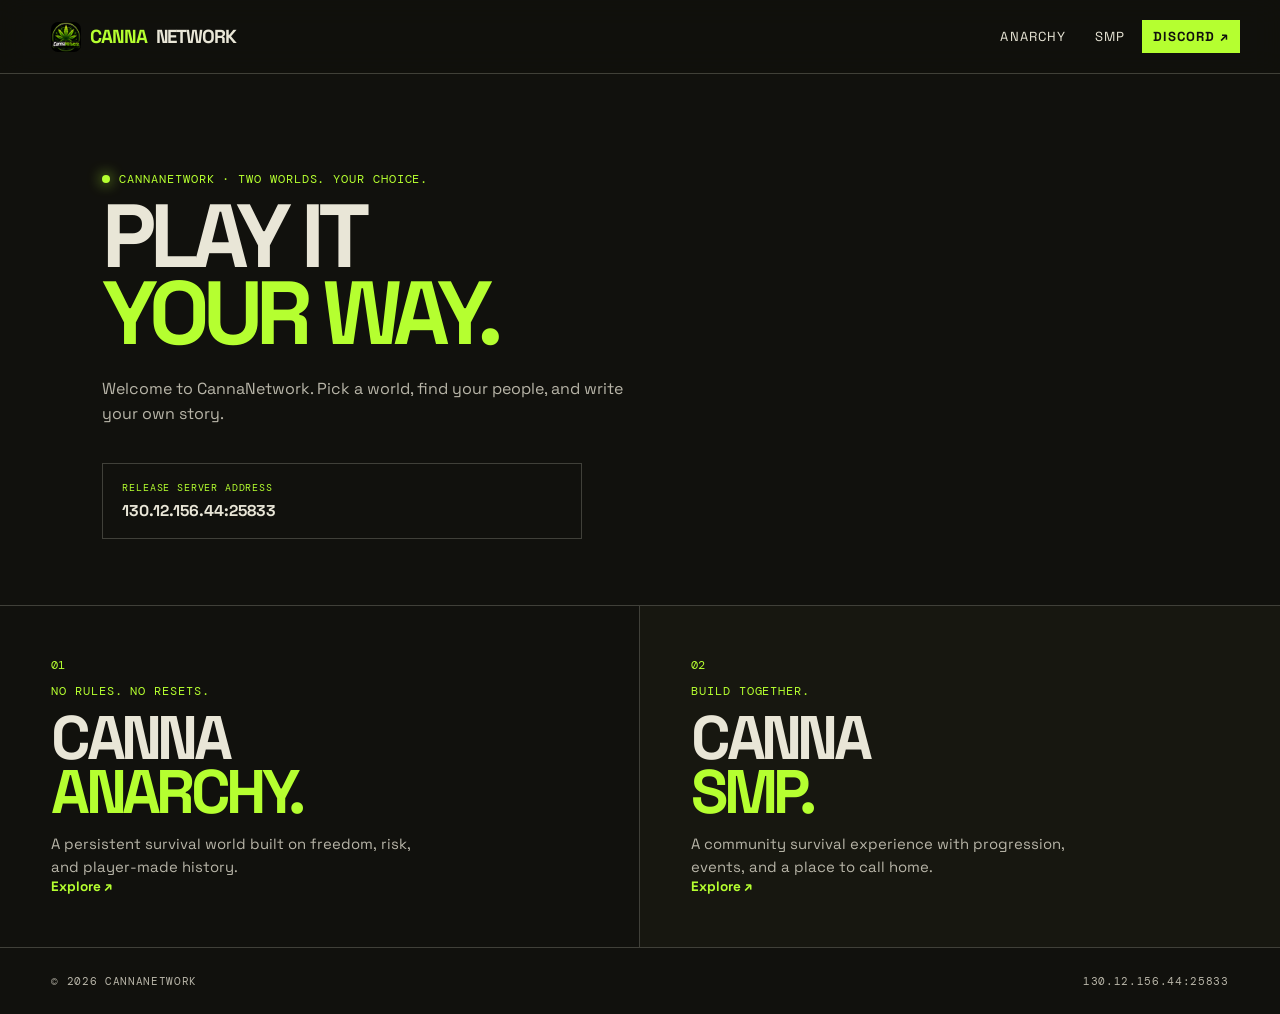
==== commit 4a5c79e6: "Update index.html" ====
--- a/index.html
+++ b/index.html
@@ -26,12 +26,13 @@
         <p class="kicker"><i></i> CannaNetwork &middot; Two worlds. Your choice.</p>
         <h1>PLAY IT<br><em>YOUR WAY.</em></h1>
         <p class="hero-copy">Welcome to CannaNetwork. Pick a world, find your people, and write your own story.</p>
+        <div class="address-pending"><span>Release server address</span><strong>130.12.156.44:25833</strong></div>
       </section>
       <section class="network-choice" aria-label="Choose a server">
         <a class="server-choice anarchy-choice" href="anarchy/"><span class="choice-number">01</span><div><p class="section-label">No rules. No resets.</p><h2>CANNA<br><em>ANARCHY.</em></h2><p>A persistent survival world built on freedom, risk, and player-made history.</p></div><b>Explore &#8599;</b></a>
         <a class="server-choice smp-choice" href="smp/"><span class="choice-number">02</span><div><p class="section-label">Build together.</p><h2>CANNA<br><em>SMP.</em></h2><p>A community survival experience with progression, events, and a place to call home.</p></div><b>Explore &#8599;</b></a>
       </section>
     </main>
-    <footer><span>&copy; 2026 CannaNetwork</span><span>Server address coming soon</span></footer>
+    <footer><span>&copy; 2026 CannaNetwork</span><span>130.12.156.44:25833</span></footer>
   </body>
 </html>
--- a/discord-button.css
+++ b/discord-button.css
@@ -0,0 +1,12 @@
+nav .discord-button {
+  margin: -8px -11px;
+  padding: 8px 11px;
+  background: var(--acid);
+  color: var(--ink);
+  font-weight: 700;
+}
+
+nav .discord-button:hover {
+  background: #d0ff69;
+  color: var(--ink);
+}
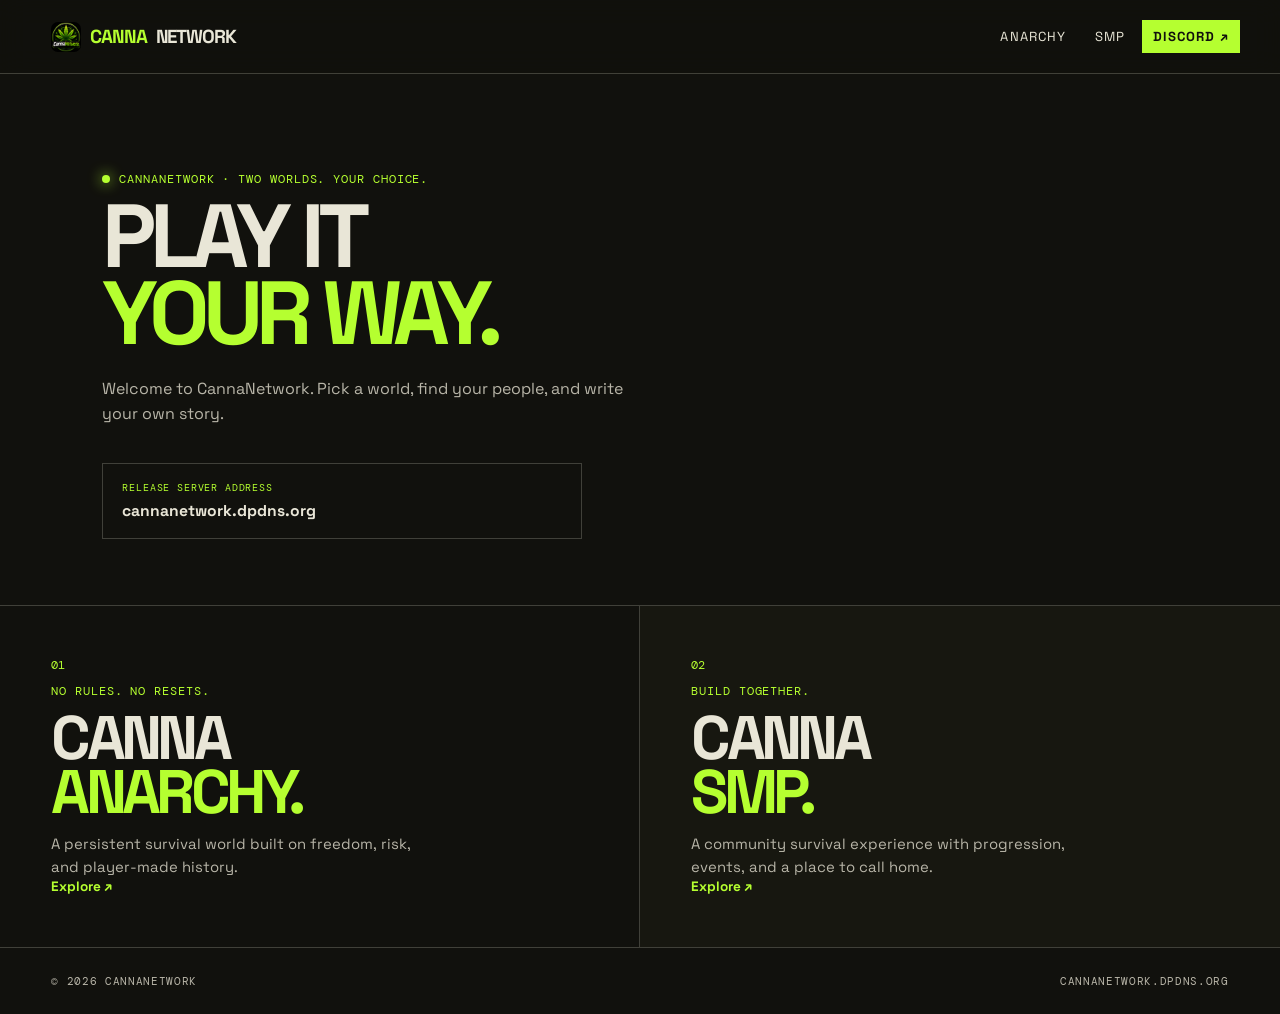
==== commit fa133b81: "Use CannaNetwork temporary domain" ====
--- a/index.html
+++ b/index.html
@@ -1,38 +1 @@
-<!doctype html>
-<html lang="en">
-  <head>
-    <meta charset="UTF-8">
-    <meta name="viewport" content="width=device-width, initial-scale=1.0">
-    <meta name="description" content="CannaNetwork: CannaAnarchy and CannaSMP.">
-    <title>CannaNetwork</title>
-    <link rel="icon" type="image/png" href="assets/cannanetwork-logo.png">
-    <link rel="preconnect" href="https://fonts.googleapis.com">
-    <link rel="preconnect" href="https://fonts.gstatic.com" crossorigin>
-    <link href="https://fonts.googleapis.com/css2?family=DM+Mono:wght@400;500&family=Space+Grotesk:wght@400;500;600;700&display=swap" rel="stylesheet">
-    <link rel="stylesheet" href="styles.css?v=canna-network-3">
-    <link rel="stylesheet" href="discord-button.css">
-  </head>
-  <body>
-    <header class="site-header">
-      <a class="wordmark" href="./"><img src="assets/cannanetwork-logo.png" alt="" aria-hidden="true"><span>CANNA</span>NETWORK</a>
-      <nav>
-        <a href="anarchy/">Anarchy</a>
-        <a href="smp/">SMP</a>
-        <a class="discord-button" href="discord/">Discord &#8599;</a>
-      </nav>
-    </header>
-    <main>
-      <section class="hero network-hero">
-        <p class="kicker"><i></i> CannaNetwork &middot; Two worlds. Your choice.</p>
-        <h1>PLAY IT<br><em>YOUR WAY.</em></h1>
-        <p class="hero-copy">Welcome to CannaNetwork. Pick a world, find your people, and write your own story.</p>
-        <div class="address-pending"><span>Release server address</span><strong>130.12.156.44:25833</strong></div>
-      </section>
-      <section class="network-choice" aria-label="Choose a server">
-        <a class="server-choice anarchy-choice" href="anarchy/"><span class="choice-number">01</span><div><p class="section-label">No rules. No resets.</p><h2>CANNA<br><em>ANARCHY.</em></h2><p>A persistent survival world built on freedom, risk, and player-made history.</p></div><b>Explore &#8599;</b></a>
-        <a class="server-choice smp-choice" href="smp/"><span class="choice-number">02</span><div><p class="section-label">Build together.</p><h2>CANNA<br><em>SMP.</em></h2><p>A community survival experience with progression, events, and a place to call home.</p></div><b>Explore &#8599;</b></a>
-      </section>
-    </main>
-    <footer><span>&copy; 2026 CannaNetwork</span><span>130.12.156.44:25833</span></footer>
-  </body>
-</html>
+<!doctype html><html lang="en">  <head>    <meta charset="UTF-8">    <meta name="viewport" content="width=device-width, initial-scale=1.0">    <meta name="description" content="CannaNetwork: CannaAnarchy and CannaSMP.">    <title>CannaNetwork</title>    <link rel="icon" type="image/png" href="assets/cannanetwork-logo.png">    <link rel="preconnect" href="https://fonts.googleapis.com">    <link rel="preconnect" href="https://fonts.gstatic.com" crossorigin>    <link href="https://fonts.googleapis.com/css2?family=DM+Mono:wght@400;500&family=Space+Grotesk:wght@400;500;600;700&display=swap" rel="stylesheet">    <link rel="stylesheet" href="styles.css?v=canna-network-3">    <link rel="stylesheet" href="discord-button.css">  </head>  <body>    <header class="site-header">      <a class="wordmark" href="./"><img src="assets/cannanetwork-logo.png" alt="" aria-hidden="true"><span>CANNA</span>NETWORK</a>      <nav>        <a href="anarchy/">Anarchy</a>        <a href="smp/">SMP</a>        <a class="discord-button" href="discord/">Discord &#8599;</a>      </nav>    </header>    <main>      <section class="hero network-hero">        <p class="kicker"><i></i> CannaNetwork &middot; Two worlds. Your choice.</p>        <h1>PLAY IT<br><em>YOUR WAY.</em></h1>        <p class="hero-copy">Welcome to CannaNetwork. Pick a world, find your people, and write your own story.</p>        <div class="address-pending"><span>Release server address</span><strong>cannanetwork.dpdns.org</strong></div>      </section>      <section class="network-choice" aria-label="Choose a server">        <a class="server-choice anarchy-choice" href="anarchy/"><span class="choice-number">01</span><div><p class="section-label">No rules. No resets.</p><h2>CANNA<br><em>ANARCHY.</em></h2><p>A persistent survival world built on freedom, risk, and player-made history.</p></div><b>Explore &#8599;</b></a>        <a class="server-choice smp-choice" href="smp/"><span class="choice-number">02</span><div><p class="section-label">Build together.</p><h2>CANNA<br><em>SMP.</em></h2><p>A community survival experience with progression, events, and a place to call home.</p></div><b>Explore &#8599;</b></a>      </section>    </main>    <footer><span>&copy; 2026 CannaNetwork</span><span>cannanetwork.dpdns.org</span></footer>
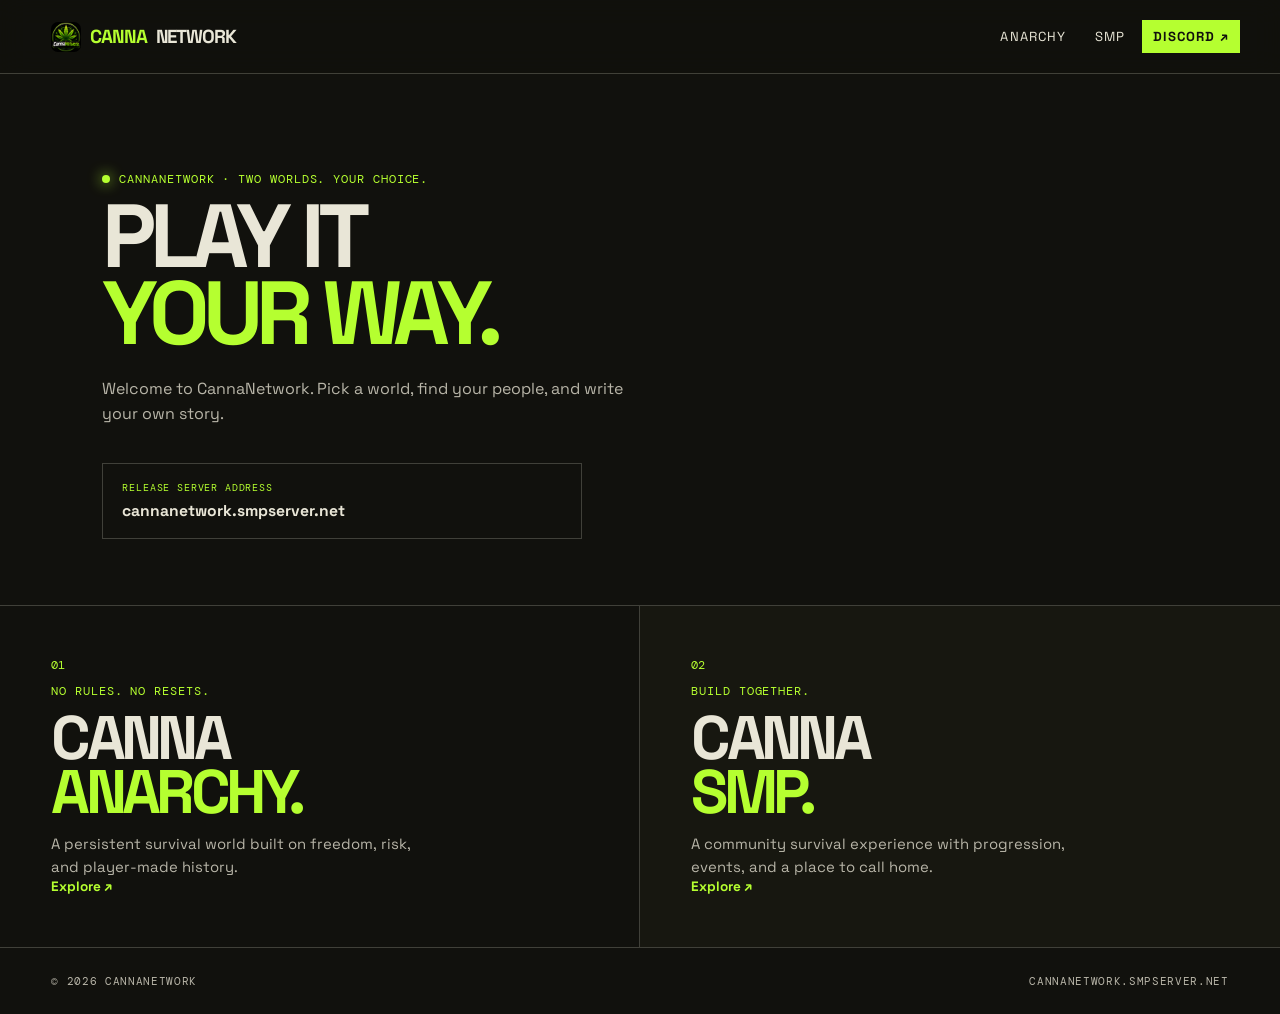
==== commit 6b5666d4: "Use SMPServer temporary domain" ====
--- a/index.html
+++ b/index.html
@@ -1 +1 @@
-<!doctype html><html lang="en">  <head>    <meta charset="UTF-8">    <meta name="viewport" content="width=device-width, initial-scale=1.0">    <meta name="description" content="CannaNetwork: CannaAnarchy and CannaSMP.">    <title>CannaNetwork</title>    <link rel="icon" type="image/png" href="assets/cannanetwork-logo.png">    <link rel="preconnect" href="https://fonts.googleapis.com">    <link rel="preconnect" href="https://fonts.gstatic.com" crossorigin>    <link href="https://fonts.googleapis.com/css2?family=DM+Mono:wght@400;500&family=Space+Grotesk:wght@400;500;600;700&display=swap" rel="stylesheet">    <link rel="stylesheet" href="styles.css?v=canna-network-3">    <link rel="stylesheet" href="discord-button.css">  </head>  <body>    <header class="site-header">      <a class="wordmark" href="./"><img src="assets/cannanetwork-logo.png" alt="" aria-hidden="true"><span>CANNA</span>NETWORK</a>      <nav>        <a href="anarchy/">Anarchy</a>        <a href="smp/">SMP</a>        <a class="discord-button" href="discord/">Discord &#8599;</a>      </nav>    </header>    <main>      <section class="hero network-hero">        <p class="kicker"><i></i> CannaNetwork &middot; Two worlds. Your choice.</p>        <h1>PLAY IT<br><em>YOUR WAY.</em></h1>        <p class="hero-copy">Welcome to CannaNetwork. Pick a world, find your people, and write your own story.</p>        <div class="address-pending"><span>Release server address</span><strong>cannanetwork.dpdns.org</strong></div>      </section>      <section class="network-choice" aria-label="Choose a server">        <a class="server-choice anarchy-choice" href="anarchy/"><span class="choice-number">01</span><div><p class="section-label">No rules. No resets.</p><h2>CANNA<br><em>ANARCHY.</em></h2><p>A persistent survival world built on freedom, risk, and player-made history.</p></div><b>Explore &#8599;</b></a>        <a class="server-choice smp-choice" href="smp/"><span class="choice-number">02</span><div><p class="section-label">Build together.</p><h2>CANNA<br><em>SMP.</em></h2><p>A community survival experience with progression, events, and a place to call home.</p></div><b>Explore &#8599;</b></a>      </section>    </main>    <footer><span>&copy; 2026 CannaNetwork</span><span>cannanetwork.dpdns.org</span></footer>
+<!doctype html><html lang="en">  <head>    <meta charset="UTF-8">    <meta name="viewport" content="width=device-width, initial-scale=1.0">    <meta name="description" content="CannaNetwork: CannaAnarchy and CannaSMP.">    <title>CannaNetwork</title>    <link rel="icon" type="image/png" href="assets/cannanetwork-logo.png">    <link rel="preconnect" href="https://fonts.googleapis.com">    <link rel="preconnect" href="https://fonts.gstatic.com" crossorigin>    <link href="https://fonts.googleapis.com/css2?family=DM+Mono:wght@400;500&family=Space+Grotesk:wght@400;500;600;700&display=swap" rel="stylesheet">    <link rel="stylesheet" href="styles.css?v=canna-network-3">    <link rel="stylesheet" href="discord-button.css">  </head>  <body>    <header class="site-header">      <a class="wordmark" href="./"><img src="assets/cannanetwork-logo.png" alt="" aria-hidden="true"><span>CANNA</span>NETWORK</a>      <nav>        <a href="anarchy/">Anarchy</a>        <a href="smp/">SMP</a>        <a class="discord-button" href="discord/">Discord &#8599;</a>      </nav>    </header>    <main>      <section class="hero network-hero">        <p class="kicker"><i></i> CannaNetwork &middot; Two worlds. Your choice.</p>        <h1>PLAY IT<br><em>YOUR WAY.</em></h1>        <p class="hero-copy">Welcome to CannaNetwork. Pick a world, find your people, and write your own story.</p>        <div class="address-pending"><span>Release server address</span><strong>cannanetwork.smpserver.net</strong></div>      </section>      <section class="network-choice" aria-label="Choose a server">        <a class="server-choice anarchy-choice" href="anarchy/"><span class="choice-number">01</span><div><p class="section-label">No rules. No resets.</p><h2>CANNA<br><em>ANARCHY.</em></h2><p>A persistent survival world built on freedom, risk, and player-made history.</p></div><b>Explore &#8599;</b></a>        <a class="server-choice smp-choice" href="smp/"><span class="choice-number">02</span><div><p class="section-label">Build together.</p><h2>CANNA<br><em>SMP.</em></h2><p>A community survival experience with progression, events, and a place to call home.</p></div><b>Explore &#8599;</b></a>      </section>    </main>    <footer><span>&copy; 2026 CannaNetwork</span><span>cannanetwork.smpserver.net</span></footer>
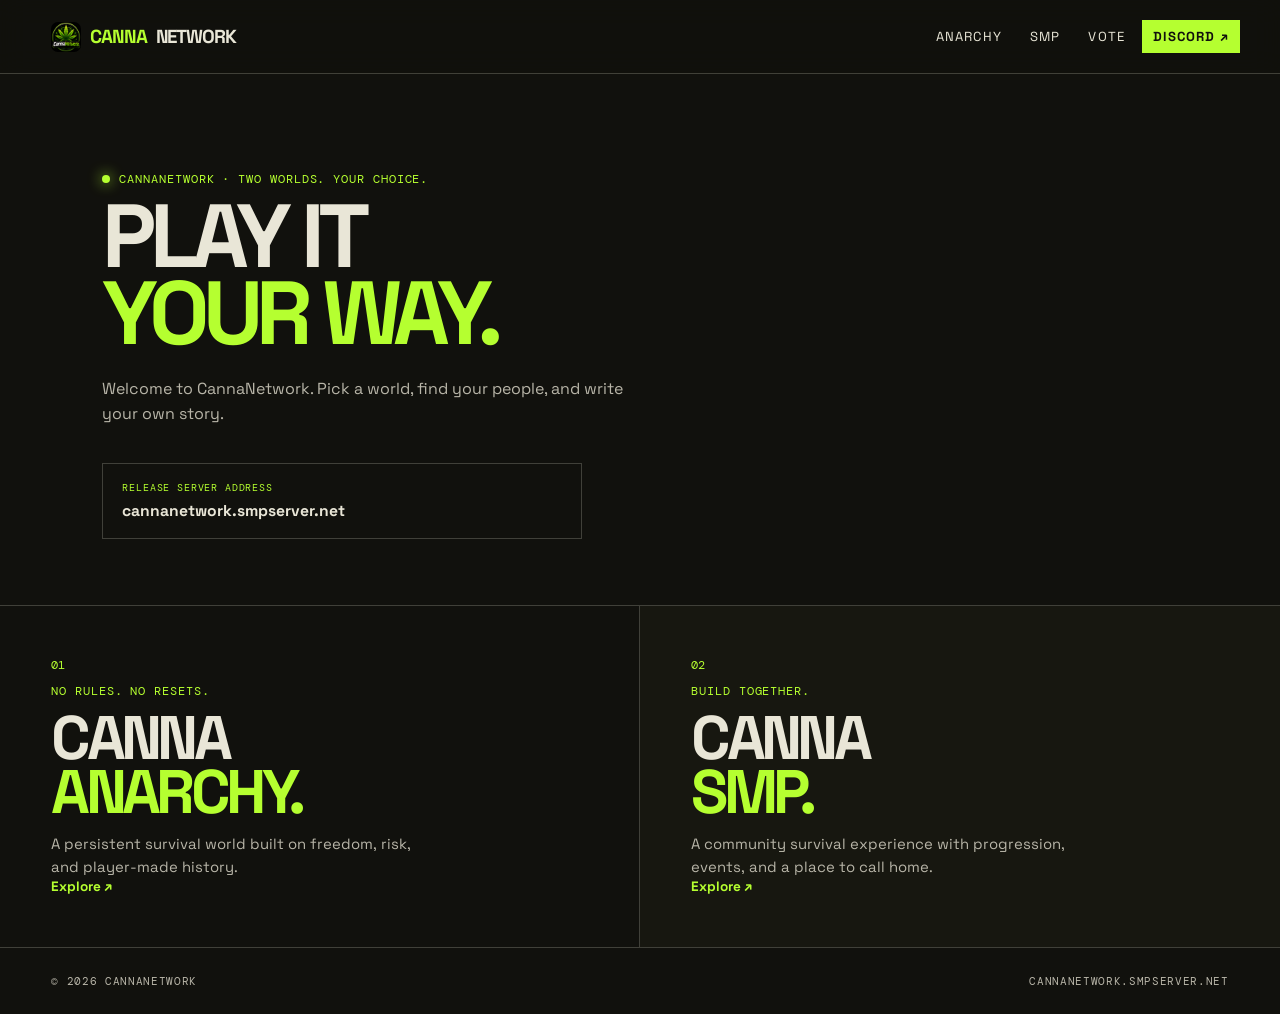
==== commit d331c3be: "Add CannaNetwork vote page" ====
--- a/index.html
+++ b/index.html
@@ -1 +1 @@
-<!doctype html><html lang="en">  <head>    <meta charset="UTF-8">    <meta name="viewport" content="width=device-width, initial-scale=1.0">    <meta name="description" content="CannaNetwork: CannaAnarchy and CannaSMP.">    <title>CannaNetwork</title>    <link rel="icon" type="image/png" href="assets/cannanetwork-logo.png">    <link rel="preconnect" href="https://fonts.googleapis.com">    <link rel="preconnect" href="https://fonts.gstatic.com" crossorigin>    <link href="https://fonts.googleapis.com/css2?family=DM+Mono:wght@400;500&family=Space+Grotesk:wght@400;500;600;700&display=swap" rel="stylesheet">    <link rel="stylesheet" href="styles.css?v=canna-network-3">    <link rel="stylesheet" href="discord-button.css">  </head>  <body>    <header class="site-header">      <a class="wordmark" href="./"><img src="assets/cannanetwork-logo.png" alt="" aria-hidden="true"><span>CANNA</span>NETWORK</a>      <nav>        <a href="anarchy/">Anarchy</a>        <a href="smp/">SMP</a>        <a class="discord-button" href="discord/">Discord &#8599;</a>      </nav>    </header>    <main>      <section class="hero network-hero">        <p class="kicker"><i></i> CannaNetwork &middot; Two worlds. Your choice.</p>        <h1>PLAY IT<br><em>YOUR WAY.</em></h1>        <p class="hero-copy">Welcome to CannaNetwork. Pick a world, find your people, and write your own story.</p>        <div class="address-pending"><span>Release server address</span><strong>cannanetwork.smpserver.net</strong></div>      </section>      <section class="network-choice" aria-label="Choose a server">        <a class="server-choice anarchy-choice" href="anarchy/"><span class="choice-number">01</span><div><p class="section-label">No rules. No resets.</p><h2>CANNA<br><em>ANARCHY.</em></h2><p>A persistent survival world built on freedom, risk, and player-made history.</p></div><b>Explore &#8599;</b></a>        <a class="server-choice smp-choice" href="smp/"><span class="choice-number">02</span><div><p class="section-label">Build together.</p><h2>CANNA<br><em>SMP.</em></h2><p>A community survival experience with progression, events, and a place to call home.</p></div><b>Explore &#8599;</b></a>      </section>    </main>    <footer><span>&copy; 2026 CannaNetwork</span><span>cannanetwork.smpserver.net</span></footer>
+<!doctype html><html lang="en">  <head>    <meta charset="UTF-8">    <meta name="viewport" content="width=device-width, initial-scale=1.0">    <meta name="description" content="CannaNetwork: CannaAnarchy and CannaSMP.">    <title>CannaNetwork</title>    <link rel="icon" type="image/png" href="assets/cannanetwork-logo.png">    <link rel="preconnect" href="https://fonts.googleapis.com">    <link rel="preconnect" href="https://fonts.gstatic.com" crossorigin>    <link href="https://fonts.googleapis.com/css2?family=DM+Mono:wght@400;500&family=Space+Grotesk:wght@400;500;600;700&display=swap" rel="stylesheet">    <link rel="stylesheet" href="styles.css?v=canna-network-4">    <link rel="stylesheet" href="discord-button.css">  </head>  <body>    <header class="site-header">      <a class="wordmark" href="./"><img src="assets/cannanetwork-logo.png" alt="" aria-hidden="true"><span>CANNA</span>NETWORK</a>      <nav>        <a href="anarchy/">Anarchy</a>        <a href="smp/">SMP</a>        <a href="vote/">Vote</a>        <a class="discord-button" href="discord/">Discord &#8599;</a>      </nav>    </header>    <main>      <section class="hero network-hero">        <p class="kicker"><i></i> CannaNetwork &middot; Two worlds. Your choice.</p>        <h1>PLAY IT<br><em>YOUR WAY.</em></h1>        <p class="hero-copy">Welcome to CannaNetwork. Pick a world, find your people, and write your own story.</p>        <div class="address-pending"><span>Release server address</span><strong>cannanetwork.smpserver.net</strong></div>      </section>      <section class="network-choice" aria-label="Choose a server">        <a class="server-choice anarchy-choice" href="anarchy/"><span class="choice-number">01</span><div><p class="section-label">No rules. No resets.</p><h2>CANNA<br><em>ANARCHY.</em></h2><p>A persistent survival world built on freedom, risk, and player-made history.</p></div><b>Explore &#8599;</b></a>        <a class="server-choice smp-choice" href="smp/"><span class="choice-number">02</span><div><p class="section-label">Build together.</p><h2>CANNA<br><em>SMP.</em></h2><p>A community survival experience with progression, events, and a place to call home.</p></div><b>Explore &#8599;</b></a>      </section>    </main>    <footer><span>&copy; 2026 CannaNetwork</span><span>cannanetwork.smpserver.net</span></footer>
--- a/styles.css
+++ b/styles.css
@@ -3,3 +3,4 @@
 .hero:not(.network-hero){min-height:490px;padding:82px clamp(28px,8vw,120px) 62px}.hero:not(.network-hero) h1{max-width:760px;font-size:clamp(3.6rem,7.4vw,6.7rem);line-height:.86}.hero:not(.network-hero) .hero-copy{margin-top:26px;font-size:1rem}.hero:not(.network-hero) .hero-meta{bottom:34px;left:clamp(28px,8vw,120px)}.statement,.rules{padding:clamp(62px,9vw,112px) clamp(28px,8vw,120px)}.statement h2,.rules h2{font-size:clamp(2.7rem,5.8vw,5.7rem)}.features article{min-height:220px;padding:25px clamp(18px,3vw,35px)}.features h3{margin-top:48px}@media(max-width:760px){.hero:not(.network-hero){min-height:470px;padding:72px 24px 48px}.hero:not(.network-hero) h1{font-size:clamp(3rem,13vw,4.6rem)}.hero:not(.network-hero) .hero-meta{left:24px}.statement,.rules{padding:64px 24px}.statement h2,.rules h2{font-size:clamp(2.6rem,12vw,4.2rem)}}
 .hero:not(.network-hero){min-height:400px;padding:66px clamp(28px,7vw,100px) 50px}.hero:not(.network-hero) h1{max-width:640px;font-size:clamp(3rem,5.7vw,5rem)}.hero:not(.network-hero) .hero-copy{max-width:500px;margin-top:19px;font-size:.96rem}.hero:not(.network-hero) .hero-meta{bottom:25px;left:clamp(28px,7vw,100px)}.statement,.rules{padding:clamp(52px,7vw,82px) clamp(28px,7vw,100px)}.statement h2,.rules h2{font-size:clamp(2.5rem,4.8vw,4.5rem)}.features article{min-height:180px;padding:22px clamp(18px,2.6vw,30px)}.features h3{margin-top:32px}@media(max-width:760px){.hero:not(.network-hero){min-height:410px;padding:62px 24px 42px}.hero:not(.network-hero) h1{font-size:clamp(2.7rem,11.5vw,4rem)}.hero:not(.network-hero) .hero-meta{left:24px}.statement,.rules{padding:54px 24px}.statement h2,.rules h2{font-size:clamp(2.35rem,10vw,3.65rem)}}
 .anarchy-status{display:grid;grid-template-columns:.9fr 1.1fr;gap:48px;padding:62px clamp(28px,7vw,100px);border-top:1px solid var(--line);background:#10130d}.anarchy-status h2{margin-top:12px;font-size:clamp(2.5rem,4.8vw,4.5rem)}.status-update{margin:20px 0 0;color:var(--muted);font-family:"DM Mono",monospace;font-size:.72rem}.status-panel{border:1px solid rgba(181,255,48,.42);align-self:center}.status-top{display:flex;justify-content:space-between;align-items:center;padding:18px 20px;border-bottom:1px solid var(--line);font-family:"DM Mono",monospace;font-size:.7rem;text-transform:uppercase;letter-spacing:.08em}.status-top strong{color:var(--acid);font-family:"Space Grotesk",Arial,sans-serif;font-size:1.15rem;letter-spacing:0;text-transform:none}.status-metrics{display:grid;grid-template-columns:1fr 1fr}.status-metrics div{padding:17px 20px;border-right:1px solid var(--line);border-bottom:1px solid var(--line)}.status-metrics div:nth-child(2n){border-right:0}.status-metrics span{display:block;color:var(--muted);font-family:"DM Mono",monospace;font-size:.64rem;text-transform:uppercase}.status-metrics b{display:block;margin-top:6px;font-size:1.28rem}.status-link{display:flex;justify-content:space-between;padding:15px 20px;color:var(--acid);font-size:.82rem;font-weight:700}.status-link span{font-size:1rem}@media(max-width:760px){.anarchy-status{grid-template-columns:1fr;gap:28px;padding:54px 24px}.anarchy-status h2{font-size:clamp(2.35rem,10vw,3.65rem)}}
+.vote-page{max-width:1120px;margin:0 auto;padding:clamp(72px,10vw,130px) clamp(24px,7vw,80px) 90px}.vote-page .kicker{margin:0 0 20px}.vote-page h1{font-size:clamp(3.7rem,8.5vw,7.2rem);line-height:.85}.vote-page>p{max-width:600px;margin:30px 0 52px;color:var(--muted);font-size:1.05rem;line-height:1.6}.vote-grid{display:grid;grid-template-columns:repeat(3,minmax(0,1fr));border:1px solid var(--line)}.vote-card{display:flex;min-height:154px;padding:23px;flex-direction:column;justify-content:space-between;border-right:1px solid var(--line);border-bottom:1px solid var(--line);transition:background .2s ease}.vote-card:nth-child(3n){border-right:0}.vote-card:nth-last-child(-n+2){border-bottom:0}.vote-card:hover{background:#1a1c13}.vote-card span{color:var(--acid);font-family:"DM Mono",monospace;font-size:.68rem;letter-spacing:.08em;text-transform:uppercase}.vote-card strong{font-size:1.12rem;letter-spacing:-.04em}.vote-card b{color:var(--acid);font-size:.82rem}@media(max-width:760px){.vote-page{padding:70px 24px}.vote-grid{grid-template-columns:1fr 1fr}.vote-card:nth-child(3n){border-right:1px solid var(--line)}.vote-card:nth-child(2n){border-right:0}.vote-card:nth-last-child(-n+2){border-bottom:1px solid var(--line)}.vote-card:last-child{border-bottom:0}}@media(max-width:430px){.vote-grid{grid-template-columns:1fr}.vote-card,.vote-card:nth-child(3n){border-right:0}.vote-card:not(:last-child){border-bottom:1px solid var(--line)}}
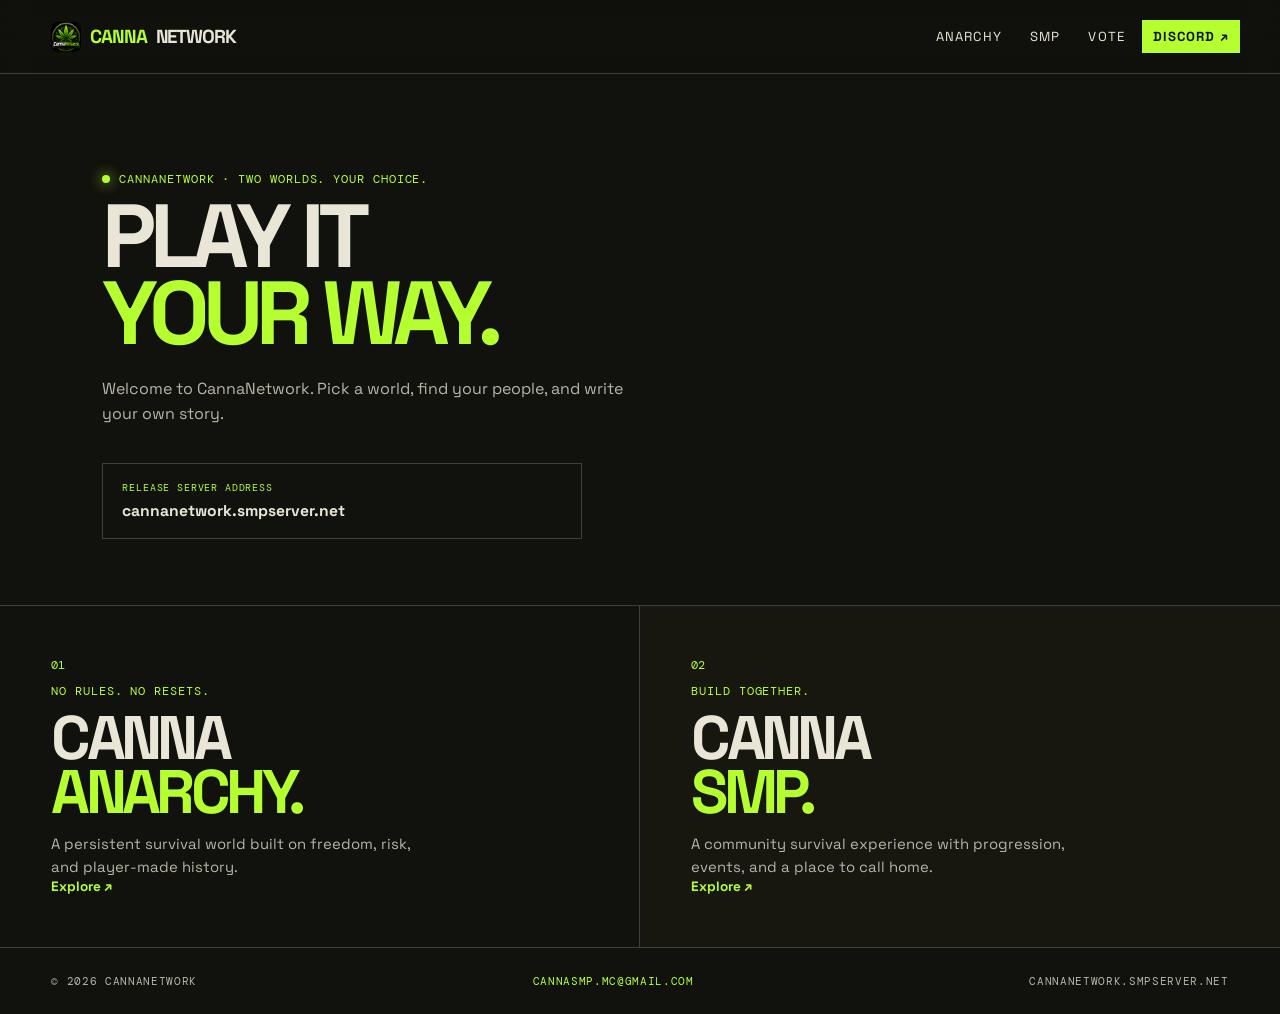
==== commit 5994ce1d: "Add public contact email to website" ====
--- a/index.html
+++ b/index.html
@@ -1 +1 @@
-<!doctype html><html lang="en">  <head>    <meta charset="UTF-8">    <meta name="viewport" content="width=device-width, initial-scale=1.0">    <meta name="description" content="CannaNetwork: CannaAnarchy and CannaSMP.">    <title>CannaNetwork</title>    <link rel="icon" type="image/png" href="assets/cannanetwork-logo.png">    <link rel="preconnect" href="https://fonts.googleapis.com">    <link rel="preconnect" href="https://fonts.gstatic.com" crossorigin>    <link href="https://fonts.googleapis.com/css2?family=DM+Mono:wght@400;500&family=Space+Grotesk:wght@400;500;600;700&display=swap" rel="stylesheet">    <link rel="stylesheet" href="styles.css?v=canna-network-4">    <link rel="stylesheet" href="discord-button.css">  </head>  <body>    <header class="site-header">      <a class="wordmark" href="./"><img src="assets/cannanetwork-logo.png" alt="" aria-hidden="true"><span>CANNA</span>NETWORK</a>      <nav>        <a href="anarchy/">Anarchy</a>        <a href="smp/">SMP</a>        <a href="vote/">Vote</a>        <a class="discord-button" href="discord/">Discord &#8599;</a>      </nav>    </header>    <main>      <section class="hero network-hero">        <p class="kicker"><i></i> CannaNetwork &middot; Two worlds. Your choice.</p>        <h1>PLAY IT<br><em>YOUR WAY.</em></h1>        <p class="hero-copy">Welcome to CannaNetwork. Pick a world, find your people, and write your own story.</p>        <div class="address-pending"><span>Release server address</span><strong>cannanetwork.smpserver.net</strong></div>      </section>      <section class="network-choice" aria-label="Choose a server">        <a class="server-choice anarchy-choice" href="anarchy/"><span class="choice-number">01</span><div><p class="section-label">No rules. No resets.</p><h2>CANNA<br><em>ANARCHY.</em></h2><p>A persistent survival world built on freedom, risk, and player-made history.</p></div><b>Explore &#8599;</b></a>        <a class="server-choice smp-choice" href="smp/"><span class="choice-number">02</span><div><p class="section-label">Build together.</p><h2>CANNA<br><em>SMP.</em></h2><p>A community survival experience with progression, events, and a place to call home.</p></div><b>Explore &#8599;</b></a>      </section>    </main>    <footer><span>&copy; 2026 CannaNetwork</span><span>cannanetwork.smpserver.net</span></footer>
+<!doctype html><html lang="en">  <head>    <meta charset="UTF-8">    <meta name="viewport" content="width=device-width, initial-scale=1.0">    <meta name="description" content="CannaNetwork: CannaAnarchy and CannaSMP.">    <title>CannaNetwork</title>    <link rel="icon" type="image/png" href="assets/cannanetwork-logo.png">    <link rel="preconnect" href="https://fonts.googleapis.com">    <link rel="preconnect" href="https://fonts.gstatic.com" crossorigin>    <link href="https://fonts.googleapis.com/css2?family=DM+Mono:wght@400;500&family=Space+Grotesk:wght@400;500;600;700&display=swap" rel="stylesheet">    <link rel="stylesheet" href="styles.css?v=canna-network-4">    <link rel="stylesheet" href="discord-button.css">  </head>  <body>    <header class="site-header">      <a class="wordmark" href="./"><img src="assets/cannanetwork-logo.png" alt="" aria-hidden="true"><span>CANNA</span>NETWORK</a>      <nav>        <a href="anarchy/">Anarchy</a>        <a href="smp/">SMP</a>        <a href="vote/">Vote</a>        <a class="discord-button" href="discord/">Discord &#8599;</a>      </nav>    </header>    <main>      <section class="hero network-hero">        <p class="kicker"><i></i> CannaNetwork &middot; Two worlds. Your choice.</p>        <h1>PLAY IT<br><em>YOUR WAY.</em></h1>        <p class="hero-copy">Welcome to CannaNetwork. Pick a world, find your people, and write your own story.</p>        <div class="address-pending"><span>Release server address</span><strong>cannanetwork.smpserver.net</strong></div>      </section>      <section class="network-choice" aria-label="Choose a server">        <a class="server-choice anarchy-choice" href="anarchy/"><span class="choice-number">01</span><div><p class="section-label">No rules. No resets.</p><h2>CANNA<br><em>ANARCHY.</em></h2><p>A persistent survival world built on freedom, risk, and player-made history.</p></div><b>Explore &#8599;</b></a>        <a class="server-choice smp-choice" href="smp/"><span class="choice-number">02</span><div><p class="section-label">Build together.</p><h2>CANNA<br><em>SMP.</em></h2><p>A community survival experience with progression, events, and a place to call home.</p></div><b>Explore &#8599;</b></a>      </section>    </main>    <footer><span>&copy; 2026 CannaNetwork</span><a href="mailto:cannasmp.mc@gmail.com">cannasmp.mc@gmail.com</a><span>cannanetwork.smpserver.net</span></footer>
